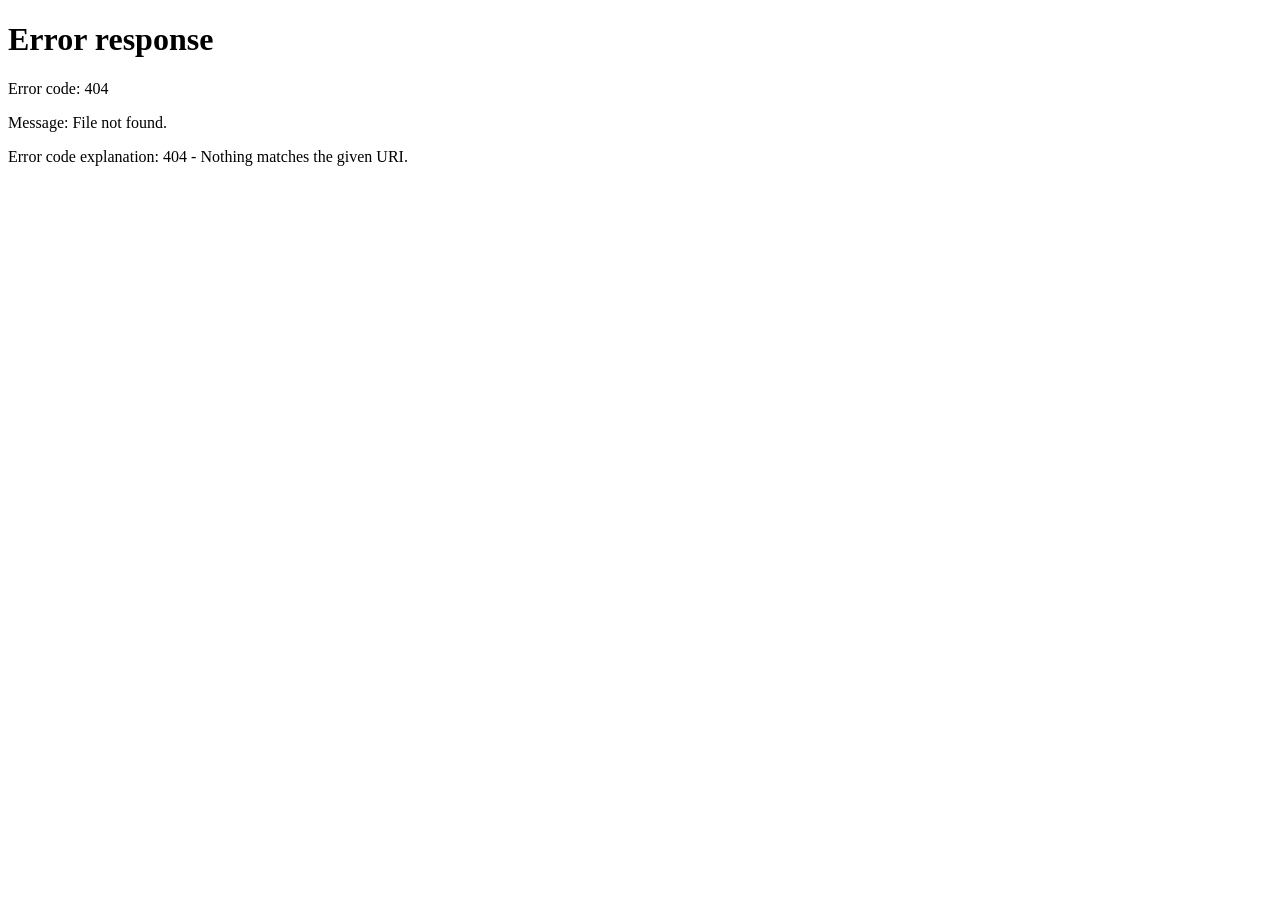
==== index.html @ d601aef4 "Create index.html" ====
<!DOCTYPE html>
<html lang="en">
<head>
  <meta charset="UTF-8">
  <meta http-equiv="refresh"
content="0; url=Soul%20Travel.html">
  <title>Soul Travel</title>
</head>
<body>
  <p>
    Redirecting ...
<a href="Soul%20Travel.html">Enter Website</a>
  </p>
</body>
</html>
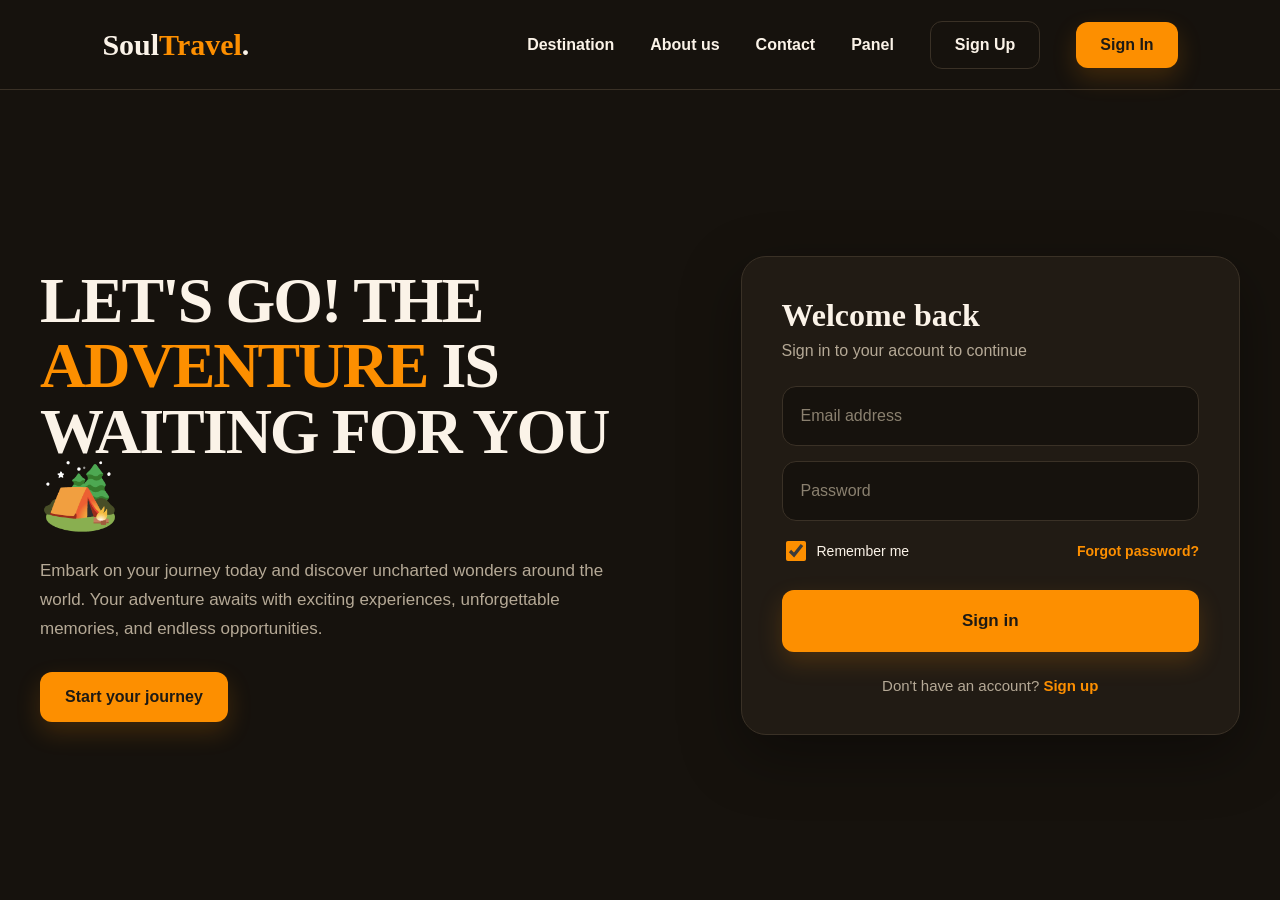
==== commit 23e1e186: "Update index.html" ====
--- a/index.html
+++ b/index.html
@@ -3,13 +3,13 @@
 <head>
   <meta charset="UTF-8">
   <meta http-equiv="refresh"
-content="0; url=Soul%20Travel.html">
+content="0; url=travel/SoulTravel.html">
   <title>Soul Travel</title>
 </head>
 <body>
   <p>
     Redirecting ...
-<a href="Soul%20Travel.html">Enter Website</a>
+<a href="travel/SoulTravel.html">Enter Website</a>
   </p>
 </body>
 </html>
